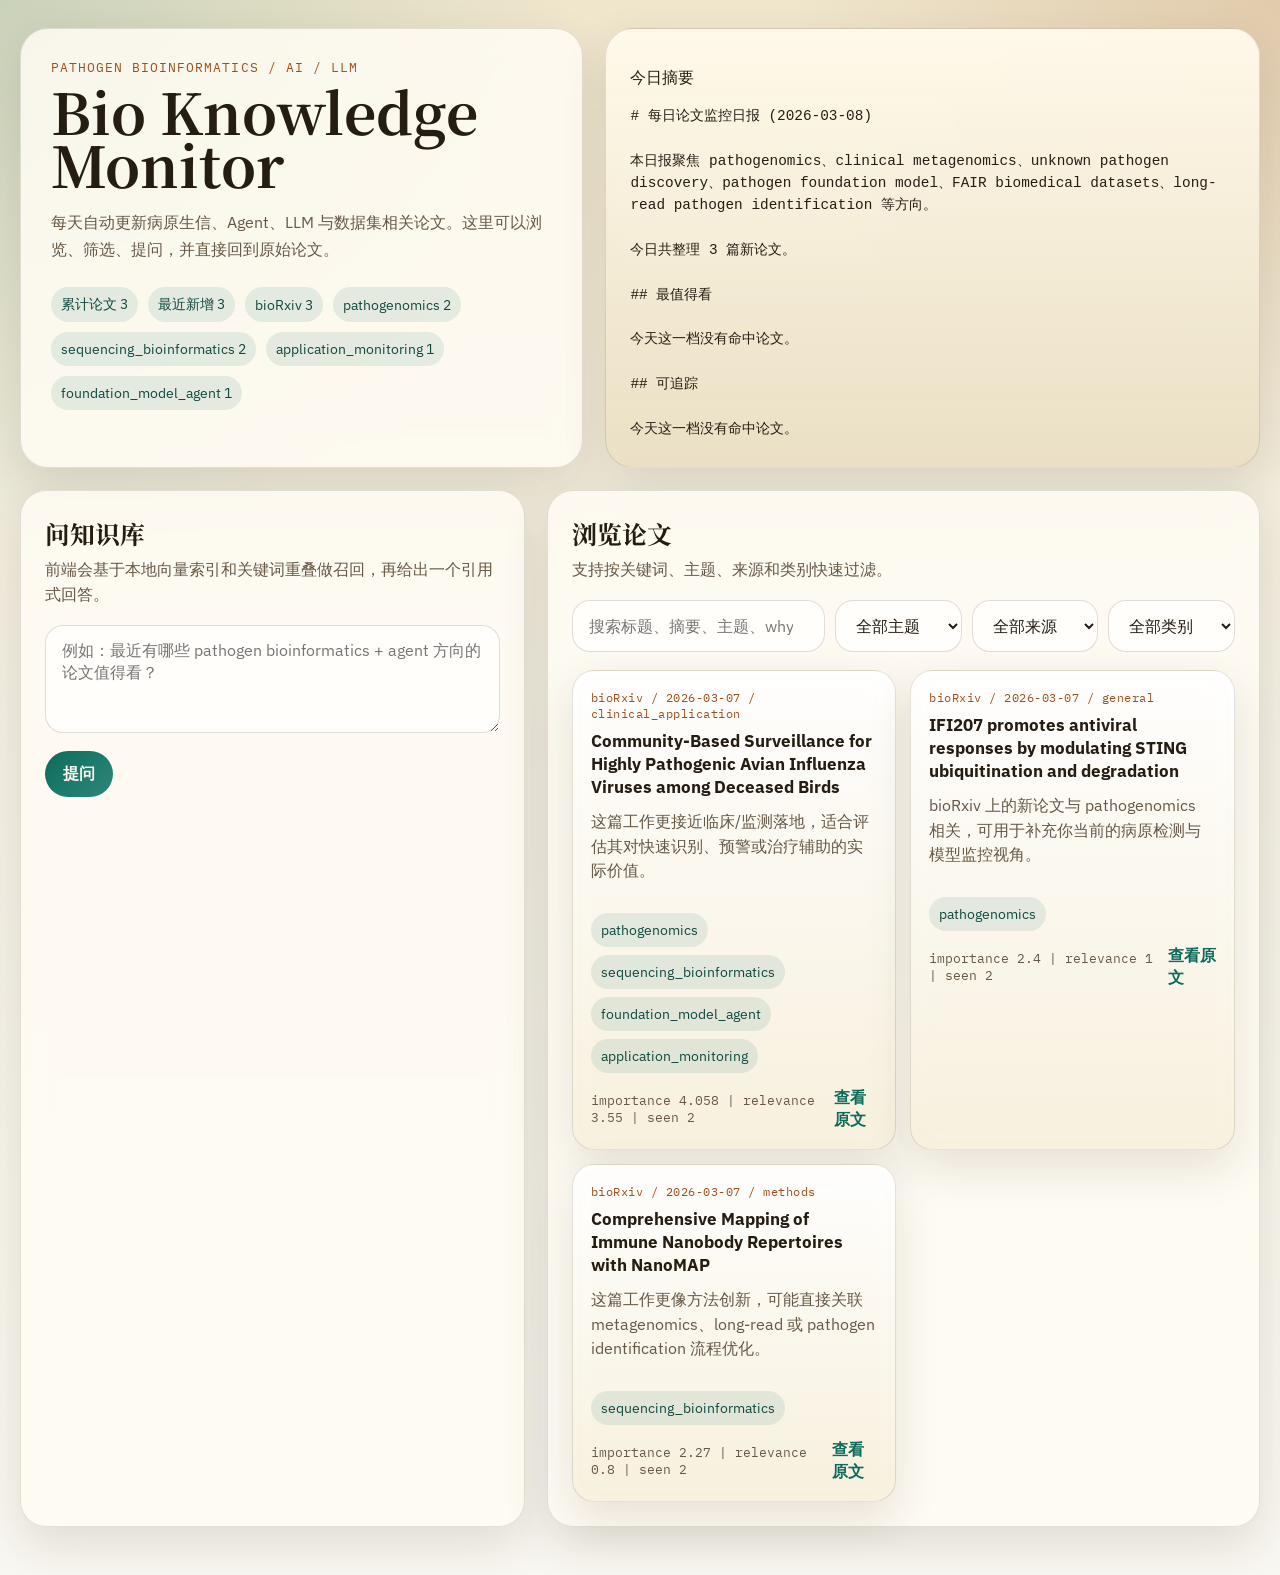
==== docs/index.html @ 9b648332 "Support docs-based GitHub Pages publishing" ====
<!doctype html>
<html lang="zh-CN">
  <head>
    <meta charset="utf-8">
    <meta name="viewport" content="width=device-width, initial-scale=1">
    <title>Bio Knowledge Monitor</title>
    <link rel="preconnect" href="https://fonts.googleapis.com">
    <link rel="preconnect" href="https://fonts.gstatic.com" crossorigin>
    <link href="https://fonts.googleapis.com/css2?family=IBM+Plex+Sans:wght@400;500;600;700&family=IBM+Plex+Mono:wght@400;500&family=Noto+Serif+SC:wght@500;700&display=swap" rel="stylesheet">
    <link rel="stylesheet" href="./styles.css">
  </head>
  <body>
    <div class="page-shell">
      <header class="hero">
        <div class="hero-copy">
          <p class="eyebrow">Pathogen Bioinformatics / AI / LLM</p>
          <h1>Bio Knowledge Monitor</h1>
          <p class="hero-text">
            每天自动更新病原生信、Agent、LLM 与数据集相关论文。这里可以浏览、筛选、提问，并直接回到原始论文。
          </p>
          <div class="hero-stats" id="hero-stats"></div>
        </div>
        <div class="hero-panel">
          <p class="panel-label">今日摘要</p>
          <pre id="digest-preview">加载中...</pre>
        </div>
      </header>

      <main class="layout">
        <section class="ask-card">
          <div class="section-head">
            <h2>问知识库</h2>
            <p>前端会基于本地向量索引和关键词重叠做召回，再给出一个引用式回答。</p>
          </div>
          <form id="ask-form" class="ask-form">
            <textarea id="question-input" rows="3" placeholder="例如：最近有哪些 pathogen bioinformatics + agent 方向的论文值得看？"></textarea>
            <div class="form-row">
              <button type="submit">提问</button>
              <span id="ask-status"></span>
            </div>
          </form>
          <div id="answer-card" class="answer-card hidden">
            <h3>回答</h3>
            <div id="answer-body"></div>
          </div>
        </section>

        <section class="browser-card">
          <div class="section-head">
            <h2>浏览论文</h2>
            <p>支持按关键词、主题、来源和类别快速过滤。</p>
          </div>
          <div class="toolbar">
            <input id="search-input" type="search" placeholder="搜索标题、摘要、主题、why it matters">
            <select id="topic-filter">
              <option value="">全部主题</option>
            </select>
            <select id="source-filter">
              <option value="">全部来源</option>
            </select>
            <select id="category-filter">
              <option value="">全部类别</option>
            </select>
          </div>
          <div class="paper-grid" id="paper-grid"></div>
        </section>
      </main>
    </div>

    <template id="paper-template">
      <article class="paper-card">
        <div class="paper-meta"></div>
        <h3 class="paper-title"></h3>
        <p class="paper-summary"></p>
        <div class="paper-tags"></div>
        <div class="paper-foot">
          <div class="paper-scores"></div>
          <a class="paper-link" target="_blank" rel="noreferrer">查看原文</a>
        </div>
      </article>
    </template>

    <script src="./app.js" type="module"></script>
  </body>
  </html>
---- docs/styles.css ----
:root {
  --bg: #f3efe3;
  --bg-strong: #e9dfc3;
  --panel: rgba(255, 252, 244, 0.86);
  --panel-strong: rgba(246, 239, 219, 0.96);
  --line: rgba(64, 51, 30, 0.14);
  --text: #261d12;
  --muted: #665746;
  --accent: #0e6b5c;
  --accent-soft: #a5d4c0;
  --signal: #a04e1a;
  --shadow: 0 18px 46px rgba(58, 41, 14, 0.12);
}

* {
  box-sizing: border-box;
}

body {
  margin: 0;
  color: var(--text);
  background:
    radial-gradient(circle at top left, rgba(14, 107, 92, 0.16), transparent 28%),
    radial-gradient(circle at top right, rgba(160, 78, 26, 0.18), transparent 24%),
    linear-gradient(180deg, #efe6cc 0%, var(--bg) 46%, #f9f7f1 100%);
  font-family: "IBM Plex Sans", sans-serif;
}

.page-shell {
  max-width: 1340px;
  margin: 0 auto;
  padding: 28px 20px 48px;
}

.hero {
  display: grid;
  grid-template-columns: 1.4fr 0.9fr;
  gap: 22px;
  align-items: stretch;
  margin-bottom: 22px;
}

.hero-copy,
.hero-panel,
.ask-card,
.browser-card,
.paper-card,
.answer-card {
  backdrop-filter: blur(14px);
  background: var(--panel);
  border: 1px solid var(--line);
  box-shadow: var(--shadow);
}

.hero-copy {
  border-radius: 28px;
  padding: 30px;
}

.hero-panel {
  border-radius: 28px;
  padding: 22px 24px;
  background: linear-gradient(180deg, rgba(255, 249, 234, 0.98), rgba(233, 223, 195, 0.94));
}

.eyebrow,
.panel-label,
.paper-meta,
.paper-scores,
#ask-status {
  font-family: "IBM Plex Mono", monospace;
}

.eyebrow {
  margin: 0 0 8px;
  color: var(--signal);
  letter-spacing: 0.08em;
  text-transform: uppercase;
  font-size: 0.8rem;
}

h1 {
  margin: 0;
  font-family: "Noto Serif SC", serif;
  font-size: clamp(2.3rem, 4.4vw, 4.6rem);
  line-height: 0.95;
}

.hero-text {
  max-width: 760px;
  margin: 18px 0 24px;
  color: var(--muted);
  font-size: 1.03rem;
  line-height: 1.65;
}

.hero-stats {
  display: flex;
  flex-wrap: wrap;
  gap: 10px;
}

.hero-stats span,
.paper-tags span {
  display: inline-flex;
  align-items: center;
  gap: 6px;
  padding: 8px 10px;
  border-radius: 999px;
  background: rgba(14, 107, 92, 0.1);
  color: #11493f;
  font-size: 0.85rem;
}

#digest-preview {
  margin: 0;
  white-space: pre-wrap;
  line-height: 1.55;
  font-size: 0.9rem;
  color: var(--text);
  max-height: 340px;
  overflow: auto;
}

.layout {
  display: grid;
  grid-template-columns: 0.92fr 1.3fr;
  gap: 22px;
}

.ask-card,
.browser-card {
  border-radius: 26px;
  padding: 24px;
}

.section-head h2 {
  margin: 0 0 6px;
  font-family: "Noto Serif SC", serif;
  font-size: 1.55rem;
}

.section-head p {
  margin: 0 0 18px;
  color: var(--muted);
  line-height: 1.55;
}

.ask-form textarea,
.toolbar input,
.toolbar select {
  width: 100%;
  border: 1px solid rgba(48, 39, 23, 0.15);
  border-radius: 18px;
  background: rgba(255, 255, 255, 0.7);
  color: var(--text);
  padding: 14px 16px;
  font: inherit;
}

.ask-form textarea {
  resize: vertical;
  min-height: 108px;
}

.form-row {
  display: flex;
  align-items: center;
  justify-content: space-between;
  margin-top: 14px;
}

button {
  border: 0;
  border-radius: 999px;
  background: linear-gradient(135deg, var(--accent) 0%, #2d8879 100%);
  color: #fff7ec;
  padding: 12px 18px;
  font: inherit;
  font-weight: 600;
  cursor: pointer;
}

.answer-card {
  margin-top: 18px;
  border-radius: 22px;
  padding: 18px 20px;
  background: var(--panel-strong);
}

.hidden {
  display: none;
}

.answer-card h3 {
  margin: 0 0 12px;
  font-size: 1rem;
}

.answer-card p {
  margin: 0 0 10px;
  line-height: 1.65;
}

.answer-card ul {
  margin: 0;
  padding-left: 20px;
}

.toolbar {
  display: grid;
  grid-template-columns: 2fr 1fr 1fr 1fr;
  gap: 10px;
  margin-bottom: 18px;
}

.paper-grid {
  display: grid;
  grid-template-columns: repeat(2, minmax(0, 1fr));
  gap: 14px;
}

.paper-card {
  border-radius: 22px;
  padding: 18px;
  background: linear-gradient(180deg, rgba(255, 255, 255, 0.88), rgba(246, 239, 219, 0.88));
}

.paper-meta {
  color: var(--signal);
  font-size: 0.78rem;
  letter-spacing: 0.04em;
}

.paper-title {
  margin: 8px 0 10px;
  font-size: 1.08rem;
  line-height: 1.35;
}

.paper-summary {
  margin: 0 0 12px;
  color: var(--muted);
  line-height: 1.55;
  min-height: 92px;
}

.paper-tags {
  display: flex;
  flex-wrap: wrap;
  gap: 8px;
  margin-bottom: 14px;
}

.paper-foot {
  display: flex;
  align-items: center;
  justify-content: space-between;
  gap: 14px;
}

.paper-scores {
  color: var(--muted);
  font-size: 0.8rem;
}

.paper-link {
  color: var(--accent);
  text-decoration: none;
  font-weight: 600;
}

@media (max-width: 1080px) {
  .hero,
  .layout {
    grid-template-columns: 1fr;
  }

  .toolbar,
  .paper-grid {
    grid-template-columns: 1fr;
  }
}
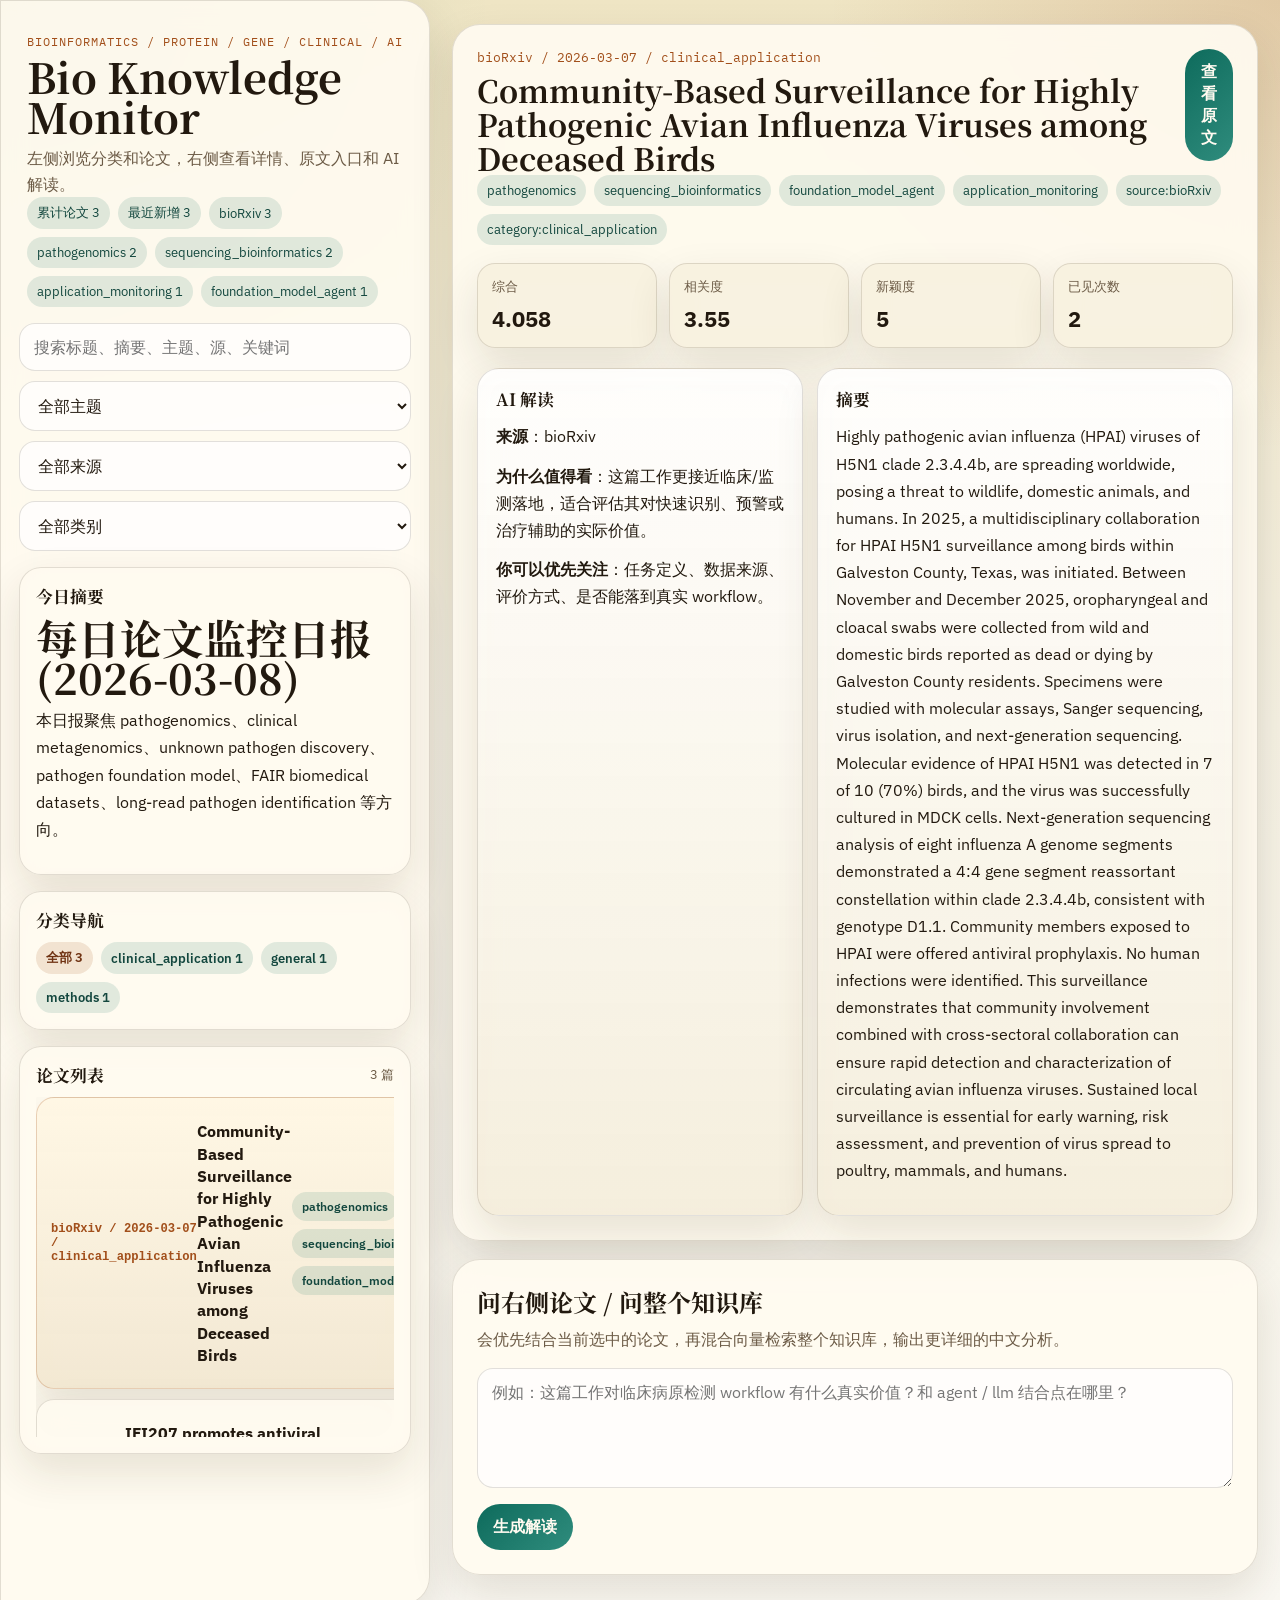
==== commit 843366d7: "Improve frontend layout and broaden research topics" ====
--- a/docs/index.html
+++ b/docs/index.html
@@ -10,74 +10,123 @@
     <link rel="stylesheet" href="./styles.css">
   </head>
   <body>
-    <div class="page-shell">
-      <header class="hero">
-        <div class="hero-copy">
-          <p class="eyebrow">Pathogen Bioinformatics / AI / LLM</p>
+    <div class="app-shell">
+      <aside class="sidebar">
+        <div class="sidebar-top">
+          <p class="eyebrow">Bioinformatics / Protein / Gene / Clinical / AI</p>
           <h1>Bio Knowledge Monitor</h1>
-          <p class="hero-text">
-            每天自动更新病原生信、Agent、LLM 与数据集相关论文。这里可以浏览、筛选、提问，并直接回到原始论文。
-          </p>
+          <p class="sidebar-copy">左侧浏览分类和论文，右侧查看详情、原文入口和 AI 解读。</p>
           <div class="hero-stats" id="hero-stats"></div>
         </div>
-        <div class="hero-panel">
-          <p class="panel-label">今日摘要</p>
-          <pre id="digest-preview">加载中...</pre>
+
+        <div class="sidebar-controls">
+          <input id="search-input" type="search" placeholder="搜索标题、摘要、主题、源、关键词">
+          <select id="topic-filter">
+            <option value="">全部主题</option>
+          </select>
+          <select id="source-filter">
+            <option value="">全部来源</option>
+          </select>
+          <select id="category-filter">
+            <option value="">全部类别</option>
+          </select>
         </div>
-      </header>
 
-      <main class="layout">
-        <section class="ask-card">
-          <div class="section-head">
-            <h2>问知识库</h2>
-            <p>前端会基于本地向量索引和关键词重叠做召回，再给出一个引用式回答。</p>
+        <section class="digest-card">
+          <div class="section-minihead">
+            <h2>今日摘要</h2>
+          </div>
+          <div id="digest-preview" class="markdown-body">加载中...</div>
+        </section>
+
+        <section class="group-card">
+          <div class="section-minihead">
+            <h2>分类导航</h2>
+          </div>
+          <div id="group-list" class="group-list"></div>
+        </section>
+
+        <section class="paper-list-card">
+          <div class="section-minihead">
+            <h2>论文列表</h2>
+            <span id="paper-count"></span>
+          </div>
+          <div id="paper-list" class="paper-list"></div>
+        </section>
+      </aside>
+
+      <main class="detail-pane">
+        <section class="detail-card">
+          <div class="detail-head">
+            <div>
+              <p id="detail-meta" class="detail-meta"></p>
+              <h2 id="detail-title">请选择左侧论文</h2>
+            </div>
+            <div class="detail-actions">
+              <a id="detail-link" class="primary-link" href="#" target="_blank" rel="noreferrer">查看原文</a>
+            </div>
+          </div>
+
+          <div id="detail-tags" class="detail-tags"></div>
+
+          <div class="detail-grid">
+            <div class="metric-card">
+              <span>综合</span>
+              <strong id="detail-importance">-</strong>
+            </div>
+            <div class="metric-card">
+              <span>相关度</span>
+              <strong id="detail-relevance">-</strong>
+            </div>
+            <div class="metric-card">
+              <span>新颖度</span>
+              <strong id="detail-novelty">-</strong>
+            </div>
+            <div class="metric-card">
+              <span>已见次数</span>
+              <strong id="detail-times-seen">-</strong>
+            </div>
+          </div>
+
+          <div class="info-blocks">
+            <section class="info-card">
+              <h3>AI 解读</h3>
+              <div id="detail-why" class="markdown-body"></div>
+            </section>
+            <section class="info-card">
+              <h3>摘要</h3>
+              <div id="detail-abstract" class="markdown-body"></div>
+            </section>
+          </div>
+        </section>
+
+        <section class="chat-card">
+          <div class="chat-head">
+            <div>
+              <h2>问右侧论文 / 问整个知识库</h2>
+              <p>会优先结合当前选中的论文，再混合向量检索整个知识库，输出更详细的中文分析。</p>
+            </div>
           </div>
           <form id="ask-form" class="ask-form">
-            <textarea id="question-input" rows="3" placeholder="例如：最近有哪些 pathogen bioinformatics + agent 方向的论文值得看？"></textarea>
+            <textarea id="question-input" rows="4" placeholder="例如：这篇工作对临床病原检测 workflow 有什么真实价值？和 agent / llm 结合点在哪里？"></textarea>
             <div class="form-row">
-              <button type="submit">提问</button>
+              <button type="submit">生成解读</button>
               <span id="ask-status"></span>
             </div>
           </form>
           <div id="answer-card" class="answer-card hidden">
-            <h3>回答</h3>
-            <div id="answer-body"></div>
+            <div id="answer-body" class="markdown-body"></div>
           </div>
-        </section>
-
-        <section class="browser-card">
-          <div class="section-head">
-            <h2>浏览论文</h2>
-            <p>支持按关键词、主题、来源和类别快速过滤。</p>
-          </div>
-          <div class="toolbar">
-            <input id="search-input" type="search" placeholder="搜索标题、摘要、主题、why it matters">
-            <select id="topic-filter">
-              <option value="">全部主题</option>
-            </select>
-            <select id="source-filter">
-              <option value="">全部来源</option>
-            </select>
-            <select id="category-filter">
-              <option value="">全部类别</option>
-            </select>
-          </div>
-          <div class="paper-grid" id="paper-grid"></div>
         </section>
       </main>
     </div>
 
-    <template id="paper-template">
-      <article class="paper-card">
-        <div class="paper-meta"></div>
-        <h3 class="paper-title"></h3>
-        <p class="paper-summary"></p>
-        <div class="paper-tags"></div>
-        <div class="paper-foot">
-          <div class="paper-scores"></div>
-          <a class="paper-link" target="_blank" rel="noreferrer">查看原文</a>
-        </div>
-      </article>
+    <template id="paper-item-template">
+      <button class="paper-item" type="button">
+        <span class="paper-item-meta"></span>
+        <strong class="paper-item-title"></strong>
+        <span class="paper-item-tags"></span>
+      </button>
     </template>
 
     <script src="./app.js" type="module"></script>
--- a/docs/styles.css
+++ b/docs/styles.css
@@ -1,283 +1,394 @@
 :root {
-  --bg: #f3efe3;
-  --bg-strong: #e9dfc3;
-  --panel: rgba(255, 252, 244, 0.86);
-  --panel-strong: rgba(246, 239, 219, 0.96);
-  --line: rgba(64, 51, 30, 0.14);
-  --text: #261d12;
-  --muted: #665746;
+  --bg: #efe8d2;
+  --panel: rgba(255, 251, 240, 0.92);
+  --panel-2: rgba(248, 242, 224, 0.95);
+  --line: rgba(52, 40, 23, 0.14);
+  --text: #22190f;
+  --muted: #6c5b46;
   --accent: #0e6b5c;
-  --accent-soft: #a5d4c0;
-  --signal: #a04e1a;
-  --shadow: 0 18px 46px rgba(58, 41, 14, 0.12);
+  --accent-2: #a24f1b;
+  --chip: rgba(14, 107, 92, 0.12);
+  --chip-active: rgba(162, 79, 27, 0.14);
+  --shadow: 0 18px 44px rgba(57, 40, 11, 0.12);
 }
 
 * {
   box-sizing: border-box;
 }
 
+html,
 body {
   margin: 0;
+  min-height: 100%;
+}
+
+body {
   color: var(--text);
   background:
-    radial-gradient(circle at top left, rgba(14, 107, 92, 0.16), transparent 28%),
-    radial-gradient(circle at top right, rgba(160, 78, 26, 0.18), transparent 24%),
-    linear-gradient(180deg, #efe6cc 0%, var(--bg) 46%, #f9f7f1 100%);
+    radial-gradient(circle at 0% 0%, rgba(14, 107, 92, 0.14), transparent 24%),
+    radial-gradient(circle at 100% 0%, rgba(162, 79, 27, 0.18), transparent 22%),
+    linear-gradient(180deg, #efe5c4 0%, #f5f1e3 45%, #faf8f2 100%);
   font-family: "IBM Plex Sans", sans-serif;
 }
 
-.page-shell {
-  max-width: 1340px;
-  margin: 0 auto;
-  padding: 28px 20px 48px;
-}
-
-.hero {
-  display: grid;
-  grid-template-columns: 1.4fr 0.9fr;
-  gap: 22px;
-  align-items: stretch;
-  margin-bottom: 22px;
-}
-
-.hero-copy,
-.hero-panel,
-.ask-card,
-.browser-card,
-.paper-card,
-.answer-card {
+.app-shell {
+  display: grid;
+  grid-template-columns: 430px minmax(0, 1fr);
+  min-height: 100vh;
+}
+
+.sidebar,
+.detail-card,
+.chat-card,
+.paper-item,
+.metric-card,
+.info-card,
+.digest-card,
+.group-card,
+.paper-list-card {
+  border: 1px solid var(--line);
+  background: var(--panel);
+  box-shadow: var(--shadow);
   backdrop-filter: blur(14px);
-  background: var(--panel);
-  border: 1px solid var(--line);
-  box-shadow: var(--shadow);
-}
-
-.hero-copy {
-  border-radius: 28px;
-  padding: 30px;
-}
-
-.hero-panel {
-  border-radius: 28px;
-  padding: 22px 24px;
-  background: linear-gradient(180deg, rgba(255, 249, 234, 0.98), rgba(233, 223, 195, 0.94));
+}
+
+.sidebar {
+  padding: 22px 18px 24px;
+  border-radius: 0 28px 28px 0;
+  display: flex;
+  flex-direction: column;
+  gap: 16px;
+}
+
+.sidebar-top {
+  padding: 10px 8px 0;
 }
 
 .eyebrow,
-.panel-label,
-.paper-meta,
-.paper-scores,
+.detail-meta,
+.paper-item-meta,
 #ask-status {
   font-family: "IBM Plex Mono", monospace;
 }
 
 .eyebrow {
   margin: 0 0 8px;
-  color: var(--signal);
+  color: var(--accent-2);
+  text-transform: uppercase;
   letter-spacing: 0.08em;
-  text-transform: uppercase;
-  font-size: 0.8rem;
+  font-size: 0.78rem;
 }
 
 h1 {
+  margin: 0 0 10px;
+  font-family: "Noto Serif SC", serif;
+  font-size: 2.6rem;
+  line-height: 0.95;
+}
+
+.sidebar-copy {
+  margin: 0;
+  color: var(--muted);
+  line-height: 1.6;
+}
+
+.hero-stats,
+.detail-tags,
+.paper-item-tags {
+  display: flex;
+  flex-wrap: wrap;
+  gap: 8px;
+}
+
+.hero-stats span,
+.detail-tags span,
+.paper-item-tags span,
+.group-pill {
+  display: inline-flex;
+  align-items: center;
+  padding: 7px 10px;
+  border-radius: 999px;
+  background: var(--chip);
+  color: #13473e;
+  font-size: 0.82rem;
+}
+
+.sidebar-controls {
+  display: grid;
+  gap: 10px;
+}
+
+input,
+select,
+textarea {
+  width: 100%;
+  border: 1px solid rgba(52, 40, 23, 0.14);
+  border-radius: 16px;
+  padding: 13px 14px;
+  font: inherit;
+  color: var(--text);
+  background: rgba(255, 255, 255, 0.72);
+}
+
+.digest-card,
+.group-card,
+.paper-list-card {
+  border-radius: 22px;
+  padding: 16px;
+}
+
+.section-minihead {
+  display: flex;
+  align-items: center;
+  justify-content: space-between;
+  gap: 12px;
+  margin-bottom: 10px;
+}
+
+.section-minihead h2,
+.chat-head h2,
+.info-card h3 {
   margin: 0;
   font-family: "Noto Serif SC", serif;
-  font-size: clamp(2.3rem, 4.4vw, 4.6rem);
-  line-height: 0.95;
-}
-
-.hero-text {
-  max-width: 760px;
-  margin: 18px 0 24px;
-  color: var(--muted);
-  font-size: 1.03rem;
-  line-height: 1.65;
-}
-
-.hero-stats {
+}
+
+.section-minihead h2 {
+  font-size: 1.05rem;
+}
+
+#paper-count {
+  color: var(--muted);
+  font-size: 0.82rem;
+}
+
+.markdown-body {
+  color: var(--text);
+  line-height: 1.7;
+}
+
+.markdown-body p,
+.markdown-body ul,
+.markdown-body ol,
+.markdown-body blockquote {
+  margin: 0 0 12px;
+}
+
+.markdown-body ul,
+.markdown-body ol {
+  padding-left: 20px;
+}
+
+.markdown-body code {
+  padding: 2px 6px;
+  border-radius: 8px;
+  background: rgba(14, 107, 92, 0.08);
+  font-family: "IBM Plex Mono", monospace;
+  font-size: 0.92em;
+}
+
+.markdown-body blockquote {
+  padding-left: 14px;
+  border-left: 3px solid rgba(162, 79, 27, 0.35);
+  color: var(--muted);
+}
+
+#digest-preview {
+  max-height: 240px;
+  overflow: auto;
+}
+
+.group-list {
   display: flex;
   flex-wrap: wrap;
+  gap: 8px;
+}
+
+.group-pill {
+  border: 0;
+  cursor: pointer;
+  background: var(--chip);
+}
+
+.group-pill.active {
+  background: var(--chip-active);
+  color: #6f3212;
+}
+
+.paper-list {
+  display: grid;
   gap: 10px;
-}
-
-.hero-stats span,
-.paper-tags span {
+  max-height: calc(100vh - 560px);
+  overflow: auto;
+}
+
+.paper-item {
+  width: 100%;
+  text-align: left;
+  border-radius: 18px;
+  padding: 14px;
+  cursor: pointer;
+}
+
+.paper-item.active {
+  border-color: rgba(162, 79, 27, 0.24);
+  background: linear-gradient(180deg, rgba(255, 247, 228, 0.98), rgba(242, 231, 209, 0.95));
+}
+
+.paper-item-meta {
+  color: var(--accent-2);
+  font-size: 0.76rem;
+}
+
+.paper-item-title {
+  display: block;
+  margin: 8px 0;
+  color: var(--text);
+  line-height: 1.4;
+}
+
+.paper-item-tags span {
+  font-size: 0.76rem;
+}
+
+.detail-pane {
+  padding: 24px 22px 30px;
+  display: grid;
+  gap: 18px;
+}
+
+.detail-card,
+.chat-card {
+  border-radius: 28px;
+  padding: 24px;
+}
+
+.detail-head {
+  display: flex;
+  align-items: flex-start;
+  justify-content: space-between;
+  gap: 16px;
+}
+
+.detail-meta {
+  margin: 0 0 8px;
+  color: var(--accent-2);
+  font-size: 0.8rem;
+}
+
+#detail-title {
+  margin: 0;
+  font-family: "Noto Serif SC", serif;
+  font-size: clamp(1.6rem, 2.4vw, 2.5rem);
+  line-height: 1.1;
+}
+
+.primary-link,
+button {
   display: inline-flex;
   align-items: center;
-  gap: 6px;
-  padding: 8px 10px;
+  justify-content: center;
+  border: 0;
   border-radius: 999px;
-  background: rgba(14, 107, 92, 0.1);
-  color: #11493f;
-  font-size: 0.85rem;
-}
-
-#digest-preview {
-  margin: 0;
-  white-space: pre-wrap;
-  line-height: 1.55;
-  font-size: 0.9rem;
-  color: var(--text);
-  max-height: 340px;
-  overflow: auto;
-}
-
-.layout {
-  display: grid;
-  grid-template-columns: 0.92fr 1.3fr;
-  gap: 22px;
-}
-
-.ask-card,
-.browser-card {
-  border-radius: 26px;
-  padding: 24px;
-}
-
-.section-head h2 {
-  margin: 0 0 6px;
-  font-family: "Noto Serif SC", serif;
-  font-size: 1.55rem;
-}
-
-.section-head p {
-  margin: 0 0 18px;
-  color: var(--muted);
-  line-height: 1.55;
-}
-
-.ask-form textarea,
-.toolbar input,
-.toolbar select {
-  width: 100%;
-  border: 1px solid rgba(48, 39, 23, 0.15);
+  padding: 12px 16px;
+  background: linear-gradient(135deg, var(--accent) 0%, #2f8c7d 100%);
+  color: #fffaf0;
+  font: inherit;
+  font-weight: 600;
+  text-decoration: none;
+  cursor: pointer;
+}
+
+.detail-grid {
+  display: grid;
+  grid-template-columns: repeat(4, minmax(0, 1fr));
+  gap: 12px;
+  margin: 18px 0 20px;
+}
+
+.metric-card {
   border-radius: 18px;
-  background: rgba(255, 255, 255, 0.7);
-  color: var(--text);
-  padding: 14px 16px;
-  font: inherit;
-}
-
-.ask-form textarea {
+  padding: 14px;
+  background: var(--panel-2);
+}
+
+.metric-card span {
+  display: block;
+  color: var(--muted);
+  font-size: 0.8rem;
+}
+
+.metric-card strong {
+  display: block;
+  margin-top: 8px;
+  font-size: 1.4rem;
+}
+
+.info-blocks {
+  display: grid;
+  grid-template-columns: 0.88fr 1.12fr;
+  gap: 14px;
+}
+
+.info-card {
+  border-radius: 22px;
+  padding: 18px;
+  background: linear-gradient(180deg, rgba(255, 255, 255, 0.82), rgba(244, 237, 219, 0.92));
+}
+
+.info-card h3 {
+  margin-bottom: 12px;
+  font-size: 1.05rem;
+}
+
+.chat-head p {
+  margin: 8px 0 0;
+  color: var(--muted);
+  line-height: 1.6;
+}
+
+.ask-form {
+  margin-top: 16px;
+}
+
+textarea {
+  min-height: 120px;
   resize: vertical;
-  min-height: 108px;
 }
 
 .form-row {
+  margin-top: 12px;
   display: flex;
   align-items: center;
   justify-content: space-between;
-  margin-top: 14px;
-}
-
-button {
-  border: 0;
-  border-radius: 999px;
-  background: linear-gradient(135deg, var(--accent) 0%, #2d8879 100%);
-  color: #fff7ec;
-  padding: 12px 18px;
-  font: inherit;
-  font-weight: 600;
-  cursor: pointer;
+  gap: 12px;
 }
 
 .answer-card {
-  margin-top: 18px;
+  margin-top: 16px;
+  padding: 18px 18px 6px;
   border-radius: 22px;
-  padding: 18px 20px;
-  background: var(--panel-strong);
+  background: var(--panel-2);
 }
 
 .hidden {
   display: none;
 }
 
-.answer-card h3 {
-  margin: 0 0 12px;
-  font-size: 1rem;
-}
-
-.answer-card p {
-  margin: 0 0 10px;
-  line-height: 1.65;
-}
-
-.answer-card ul {
-  margin: 0;
-  padding-left: 20px;
-}
-
-.toolbar {
-  display: grid;
-  grid-template-columns: 2fr 1fr 1fr 1fr;
-  gap: 10px;
-  margin-bottom: 18px;
-}
-
-.paper-grid {
-  display: grid;
-  grid-template-columns: repeat(2, minmax(0, 1fr));
-  gap: 14px;
-}
-
-.paper-card {
-  border-radius: 22px;
-  padding: 18px;
-  background: linear-gradient(180deg, rgba(255, 255, 255, 0.88), rgba(246, 239, 219, 0.88));
-}
-
-.paper-meta {
-  color: var(--signal);
-  font-size: 0.78rem;
-  letter-spacing: 0.04em;
-}
-
-.paper-title {
-  margin: 8px 0 10px;
-  font-size: 1.08rem;
-  line-height: 1.35;
-}
-
-.paper-summary {
-  margin: 0 0 12px;
-  color: var(--muted);
-  line-height: 1.55;
-  min-height: 92px;
-}
-
-.paper-tags {
-  display: flex;
-  flex-wrap: wrap;
-  gap: 8px;
-  margin-bottom: 14px;
-}
-
-.paper-foot {
-  display: flex;
-  align-items: center;
-  justify-content: space-between;
-  gap: 14px;
-}
-
-.paper-scores {
-  color: var(--muted);
-  font-size: 0.8rem;
-}
-
-.paper-link {
-  color: var(--accent);
-  text-decoration: none;
-  font-weight: 600;
-}
-
-@media (max-width: 1080px) {
-  .hero,
-  .layout {
+@media (max-width: 1180px) {
+  .app-shell {
     grid-template-columns: 1fr;
   }
 
-  .toolbar,
-  .paper-grid {
+  .sidebar {
+    border-radius: 0 0 28px 28px;
+  }
+
+  .paper-list {
+    max-height: 320px;
+  }
+
+  .detail-grid,
+  .info-blocks {
     grid-template-columns: 1fr;
   }
 }
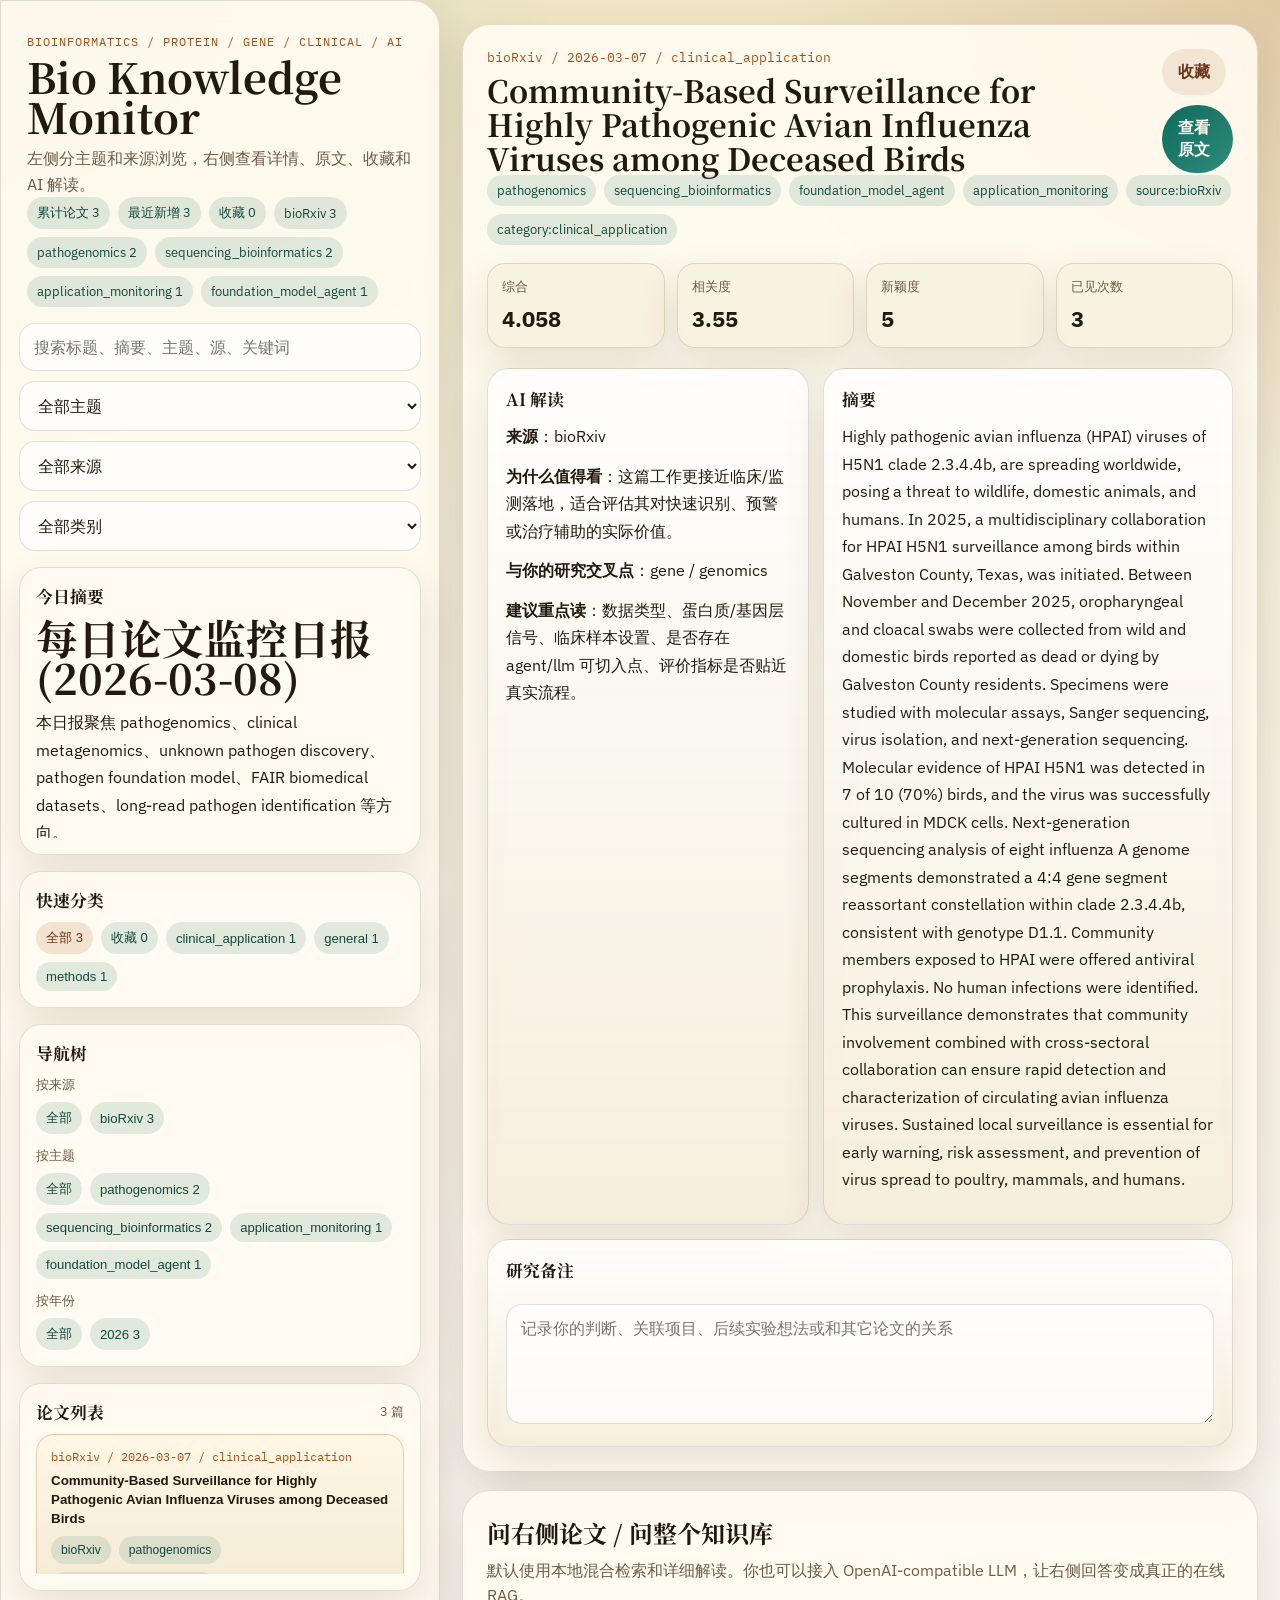
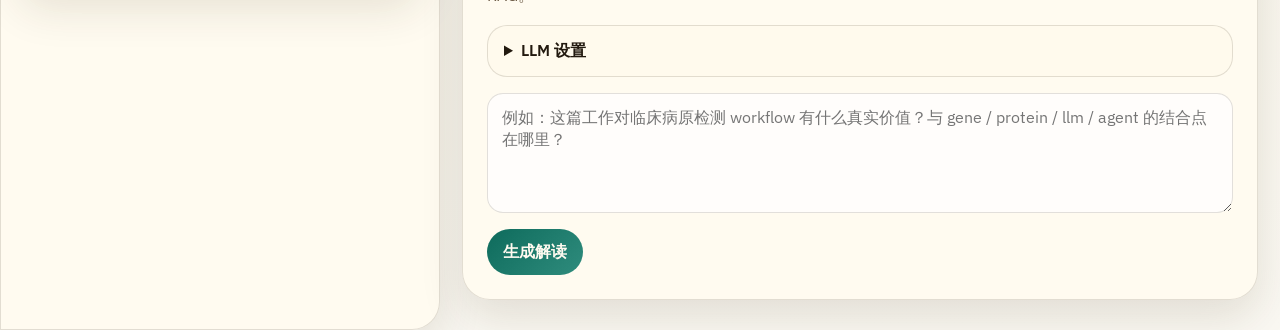
==== commit a2e0e8ea: "Add tree navigation and optional remote LLM chat" ====
--- a/docs/index.html
+++ b/docs/index.html
@@ -15,7 +15,7 @@
         <div class="sidebar-top">
           <p class="eyebrow">Bioinformatics / Protein / Gene / Clinical / AI</p>
           <h1>Bio Knowledge Monitor</h1>
-          <p class="sidebar-copy">左侧浏览分类和论文，右侧查看详情、原文入口和 AI 解读。</p>
+          <p class="sidebar-copy">左侧分主题和来源浏览，右侧查看详情、原文、收藏和 AI 解读。</p>
           <div class="hero-stats" id="hero-stats"></div>
         </div>
 
@@ -41,9 +41,27 @@
 
         <section class="group-card">
           <div class="section-minihead">
-            <h2>分类导航</h2>
+            <h2>快速分类</h2>
           </div>
           <div id="group-list" class="group-list"></div>
+        </section>
+
+        <section class="tree-card">
+          <div class="section-minihead">
+            <h2>导航树</h2>
+          </div>
+          <div class="tree-block">
+            <div class="tree-title">按来源</div>
+            <div id="tree-source" class="tree-list"></div>
+          </div>
+          <div class="tree-block">
+            <div class="tree-title">按主题</div>
+            <div id="tree-topic" class="tree-list"></div>
+          </div>
+          <div class="tree-block">
+            <div class="tree-title">按年份</div>
+            <div id="tree-year" class="tree-list"></div>
+          </div>
         </section>
 
         <section class="paper-list-card">
@@ -63,6 +81,7 @@
               <h2 id="detail-title">请选择左侧论文</h2>
             </div>
             <div class="detail-actions">
+              <button id="favorite-toggle" class="secondary-button" type="button">收藏</button>
               <a id="detail-link" class="primary-link" href="#" target="_blank" rel="noreferrer">查看原文</a>
             </div>
           </div>
@@ -98,17 +117,51 @@
               <div id="detail-abstract" class="markdown-body"></div>
             </section>
           </div>
+
+          <section class="notes-card">
+            <div class="section-minihead">
+              <h3>研究备注</h3>
+              <span id="notes-status"></span>
+            </div>
+            <textarea id="notes-input" rows="4" placeholder="记录你的判断、关联项目、后续实验想法或和其它论文的关系"></textarea>
+          </section>
         </section>
 
         <section class="chat-card">
           <div class="chat-head">
             <div>
               <h2>问右侧论文 / 问整个知识库</h2>
-              <p>会优先结合当前选中的论文，再混合向量检索整个知识库，输出更详细的中文分析。</p>
+              <p>默认使用本地混合检索和详细解读。你也可以接入 OpenAI-compatible LLM，让右侧回答变成真正的在线 RAG。</p>
             </div>
           </div>
+
+          <details class="llm-settings">
+            <summary>LLM 设置</summary>
+            <div class="llm-grid">
+              <label>
+                <span>模式</span>
+                <select id="llm-mode">
+                  <option value="local">本地解读</option>
+                  <option value="remote">外接 LLM</option>
+                </select>
+              </label>
+              <label>
+                <span>Base URL</span>
+                <input id="llm-base-url" type="text" placeholder="https://api.openai.com/v1">
+              </label>
+              <label>
+                <span>Model</span>
+                <input id="llm-model" type="text" placeholder="gpt-4.1-mini">
+              </label>
+              <label>
+                <span>API Key</span>
+                <input id="llm-api-key" type="password" placeholder="只保存在当前浏览器">
+              </label>
+            </div>
+          </details>
+
           <form id="ask-form" class="ask-form">
-            <textarea id="question-input" rows="4" placeholder="例如：这篇工作对临床病原检测 workflow 有什么真实价值？和 agent / llm 结合点在哪里？"></textarea>
+            <textarea id="question-input" rows="4" placeholder="例如：这篇工作对临床病原检测 workflow 有什么真实价值？与 gene / protein / llm / agent 的结合点在哪里？"></textarea>
             <div class="form-row">
               <button type="submit">生成解读</button>
               <span id="ask-status"></span>
--- a/docs/styles.css
+++ b/docs/styles.css
@@ -12,15 +12,8 @@
   --shadow: 0 18px 44px rgba(57, 40, 11, 0.12);
 }
 
-* {
-  box-sizing: border-box;
-}
-
-html,
-body {
-  margin: 0;
-  min-height: 100%;
-}
+* { box-sizing: border-box; }
+html, body { margin: 0; min-height: 100%; }
 
 body {
   color: var(--text);
@@ -33,19 +26,11 @@
 
 .app-shell {
   display: grid;
-  grid-template-columns: 430px minmax(0, 1fr);
+  grid-template-columns: 440px minmax(0, 1fr);
   min-height: 100vh;
 }
 
-.sidebar,
-.detail-card,
-.chat-card,
-.paper-item,
-.metric-card,
-.info-card,
-.digest-card,
-.group-card,
-.paper-list-card {
+.sidebar, .detail-card, .chat-card, .paper-item, .metric-card, .info-card, .digest-card, .group-card, .paper-list-card, .tree-card, .notes-card {
   border: 1px solid var(--line);
   background: var(--panel);
   box-shadow: var(--shadow);
@@ -60,16 +45,8 @@
   gap: 16px;
 }
 
-.sidebar-top {
-  padding: 10px 8px 0;
-}
-
-.eyebrow,
-.detail-meta,
-.paper-item-meta,
-#ask-status {
-  font-family: "IBM Plex Mono", monospace;
-}
+.sidebar-top { padding: 10px 8px 0; }
+.eyebrow, .detail-meta, .paper-item-meta, #ask-status, #notes-status { font-family: "IBM Plex Mono", monospace; }
 
 .eyebrow {
   margin: 0 0 8px;
@@ -86,24 +63,10 @@
   line-height: 0.95;
 }
 
-.sidebar-copy {
-  margin: 0;
-  color: var(--muted);
-  line-height: 1.6;
-}
-
-.hero-stats,
-.detail-tags,
-.paper-item-tags {
-  display: flex;
-  flex-wrap: wrap;
-  gap: 8px;
-}
-
-.hero-stats span,
-.detail-tags span,
-.paper-item-tags span,
-.group-pill {
+.sidebar-copy { margin: 0; color: var(--muted); line-height: 1.6; }
+.hero-stats, .detail-tags, .paper-item-tags, .group-list { display: flex; flex-wrap: wrap; gap: 8px; }
+
+.hero-stats span, .detail-tags span, .paper-item-tags span, .group-pill, .tree-item {
   display: inline-flex;
   align-items: center;
   padding: 7px 10px;
@@ -113,14 +76,9 @@
   font-size: 0.82rem;
 }
 
-.sidebar-controls {
-  display: grid;
-  gap: 10px;
-}
-
-input,
-select,
-textarea {
+.sidebar-controls { display: grid; gap: 10px; }
+
+input, select, textarea {
   width: 100%;
   border: 1px solid rgba(52, 40, 23, 0.14);
   border-radius: 16px;
@@ -130,54 +88,15 @@
   background: rgba(255, 255, 255, 0.72);
 }
 
-.digest-card,
-.group-card,
-.paper-list-card {
-  border-radius: 22px;
-  padding: 16px;
-}
-
-.section-minihead {
-  display: flex;
-  align-items: center;
-  justify-content: space-between;
-  gap: 12px;
-  margin-bottom: 10px;
-}
-
-.section-minihead h2,
-.chat-head h2,
-.info-card h3 {
-  margin: 0;
-  font-family: "Noto Serif SC", serif;
-}
-
-.section-minihead h2 {
-  font-size: 1.05rem;
-}
-
-#paper-count {
-  color: var(--muted);
-  font-size: 0.82rem;
-}
-
-.markdown-body {
-  color: var(--text);
-  line-height: 1.7;
-}
-
-.markdown-body p,
-.markdown-body ul,
-.markdown-body ol,
-.markdown-body blockquote {
-  margin: 0 0 12px;
-}
-
-.markdown-body ul,
-.markdown-body ol {
-  padding-left: 20px;
-}
-
+.digest-card, .group-card, .paper-list-card, .tree-card { border-radius: 22px; padding: 16px; }
+.section-minihead { display: flex; align-items: center; justify-content: space-between; gap: 12px; margin-bottom: 10px; }
+.section-minihead h2, .chat-head h2, .info-card h3, .notes-card h3 { margin: 0; font-family: "Noto Serif SC", serif; }
+.section-minihead h2 { font-size: 1.05rem; }
+#paper-count, #notes-status { color: var(--muted); font-size: 0.82rem; }
+
+.markdown-body { color: var(--text); line-height: 1.72; }
+.markdown-body p, .markdown-body ul, .markdown-body ol, .markdown-body blockquote, .markdown-body h1, .markdown-body h2, .markdown-body h3 { margin: 0 0 12px; }
+.markdown-body ul, .markdown-body ol { padding-left: 20px; }
 .markdown-body code {
   padding: 2px 6px;
   border-radius: 8px;
@@ -185,39 +104,33 @@
   font-family: "IBM Plex Mono", monospace;
   font-size: 0.92em;
 }
-
 .markdown-body blockquote {
   padding-left: 14px;
   border-left: 3px solid rgba(162, 79, 27, 0.35);
   color: var(--muted);
 }
-
-#digest-preview {
-  max-height: 240px;
-  overflow: auto;
-}
-
-.group-list {
-  display: flex;
-  flex-wrap: wrap;
-  gap: 8px;
-}
-
-.group-pill {
+.markdown-body a { color: var(--accent); text-decoration: none; }
+
+#digest-preview { max-height: 220px; overflow: auto; }
+
+.group-pill, .tree-item, .paper-item, button {
   border: 0;
   cursor: pointer;
-  background: var(--chip);
-}
-
-.group-pill.active {
+}
+
+.group-pill.active, .tree-item.active {
   background: var(--chip-active);
   color: #6f3212;
 }
 
+.tree-block + .tree-block { margin-top: 12px; }
+.tree-title { margin-bottom: 8px; color: var(--muted); font-size: 0.84rem; }
+.tree-list { display: flex; flex-wrap: wrap; gap: 8px; }
+
 .paper-list {
   display: grid;
   gap: 10px;
-  max-height: calc(100vh - 560px);
+  max-height: calc(100vh - 760px);
   overflow: auto;
 }
 
@@ -226,29 +139,17 @@
   text-align: left;
   border-radius: 18px;
   padding: 14px;
-  cursor: pointer;
+  background: var(--panel);
 }
 
 .paper-item.active {
-  border-color: rgba(162, 79, 27, 0.24);
+  border: 1px solid rgba(162, 79, 27, 0.24);
   background: linear-gradient(180deg, rgba(255, 247, 228, 0.98), rgba(242, 231, 209, 0.95));
 }
 
-.paper-item-meta {
-  color: var(--accent-2);
-  font-size: 0.76rem;
-}
-
-.paper-item-title {
-  display: block;
-  margin: 8px 0;
-  color: var(--text);
-  line-height: 1.4;
-}
-
-.paper-item-tags span {
-  font-size: 0.76rem;
-}
+.paper-item-meta { color: var(--accent-2); font-size: 0.76rem; }
+.paper-item-title { display: block; margin: 8px 0; color: var(--text); line-height: 1.4; }
+.paper-item-tags span { font-size: 0.76rem; }
 
 .detail-pane {
   padding: 24px 22px 30px;
@@ -256,24 +157,9 @@
   gap: 18px;
 }
 
-.detail-card,
-.chat-card {
-  border-radius: 28px;
-  padding: 24px;
-}
-
-.detail-head {
-  display: flex;
-  align-items: flex-start;
-  justify-content: space-between;
-  gap: 16px;
-}
-
-.detail-meta {
-  margin: 0 0 8px;
-  color: var(--accent-2);
-  font-size: 0.8rem;
-}
+.detail-card, .chat-card { border-radius: 28px; padding: 24px; }
+.detail-head { display: flex; align-items: flex-start; justify-content: space-between; gap: 16px; }
+.detail-meta { margin: 0 0 8px; color: var(--accent-2); font-size: 0.8rem; }
 
 #detail-title {
   margin: 0;
@@ -282,20 +168,27 @@
   line-height: 1.1;
 }
 
-.primary-link,
-button {
+.detail-actions { display: flex; gap: 10px; flex-wrap: wrap; }
+
+.primary-link, .secondary-button, button[type="submit"] {
   display: inline-flex;
   align-items: center;
   justify-content: center;
-  border: 0;
   border-radius: 999px;
   padding: 12px 16px;
-  background: linear-gradient(135deg, var(--accent) 0%, #2f8c7d 100%);
-  color: #fffaf0;
   font: inherit;
   font-weight: 600;
   text-decoration: none;
-  cursor: pointer;
+}
+
+.primary-link, button[type="submit"] {
+  background: linear-gradient(135deg, var(--accent) 0%, #2f8c7d 100%);
+  color: #fffaf0;
+}
+
+.secondary-button {
+  background: rgba(162, 79, 27, 0.11);
+  color: #6b3617;
 }
 
 .detail-grid {
@@ -311,17 +204,8 @@
   background: var(--panel-2);
 }
 
-.metric-card span {
-  display: block;
-  color: var(--muted);
-  font-size: 0.8rem;
-}
-
-.metric-card strong {
-  display: block;
-  margin-top: 8px;
-  font-size: 1.4rem;
-}
+.metric-card span { display: block; color: var(--muted); font-size: 0.8rem; }
+.metric-card strong { display: block; margin-top: 8px; font-size: 1.4rem; }
 
 .info-blocks {
   display: grid;
@@ -329,31 +213,17 @@
   gap: 14px;
 }
 
-.info-card {
+.info-card, .notes-card {
   border-radius: 22px;
   padding: 18px;
   background: linear-gradient(180deg, rgba(255, 255, 255, 0.82), rgba(244, 237, 219, 0.92));
 }
 
-.info-card h3 {
-  margin-bottom: 12px;
-  font-size: 1.05rem;
-}
-
-.chat-head p {
-  margin: 8px 0 0;
-  color: var(--muted);
-  line-height: 1.6;
-}
-
-.ask-form {
-  margin-top: 16px;
-}
-
-textarea {
-  min-height: 120px;
-  resize: vertical;
-}
+.notes-card { margin-top: 14px; }
+.info-card h3, .notes-card h3 { margin-bottom: 12px; font-size: 1.05rem; }
+.chat-head p { margin: 8px 0 0; color: var(--muted); line-height: 1.6; }
+.ask-form { margin-top: 16px; }
+textarea { min-height: 120px; resize: vertical; }
 
 .form-row {
   margin-top: 12px;
@@ -363,6 +233,33 @@
   gap: 12px;
 }
 
+.llm-settings {
+  margin-top: 16px;
+  border-radius: 20px;
+  padding: 14px 16px;
+  background: rgba(255, 250, 237, 0.8);
+  border: 1px solid var(--line);
+}
+
+.llm-settings summary {
+  cursor: pointer;
+  font-weight: 600;
+}
+
+.llm-grid {
+  margin-top: 12px;
+  display: grid;
+  grid-template-columns: repeat(2, minmax(0, 1fr));
+  gap: 12px;
+}
+
+.llm-grid label span {
+  display: block;
+  margin-bottom: 6px;
+  color: var(--muted);
+  font-size: 0.82rem;
+}
+
 .answer-card {
   margin-top: 16px;
   padding: 18px 18px 6px;
@@ -370,25 +267,11 @@
   background: var(--panel-2);
 }
 
-.hidden {
-  display: none;
-}
+.hidden { display: none; }
 
 @media (max-width: 1180px) {
-  .app-shell {
-    grid-template-columns: 1fr;
-  }
-
-  .sidebar {
-    border-radius: 0 0 28px 28px;
-  }
-
-  .paper-list {
-    max-height: 320px;
-  }
-
-  .detail-grid,
-  .info-blocks {
-    grid-template-columns: 1fr;
-  }
-}
+  .app-shell { grid-template-columns: 1fr; }
+  .sidebar { border-radius: 0 0 28px 28px; }
+  .paper-list { max-height: 320px; }
+  .detail-grid, .info-blocks, .llm-grid { grid-template-columns: 1fr; }
+}
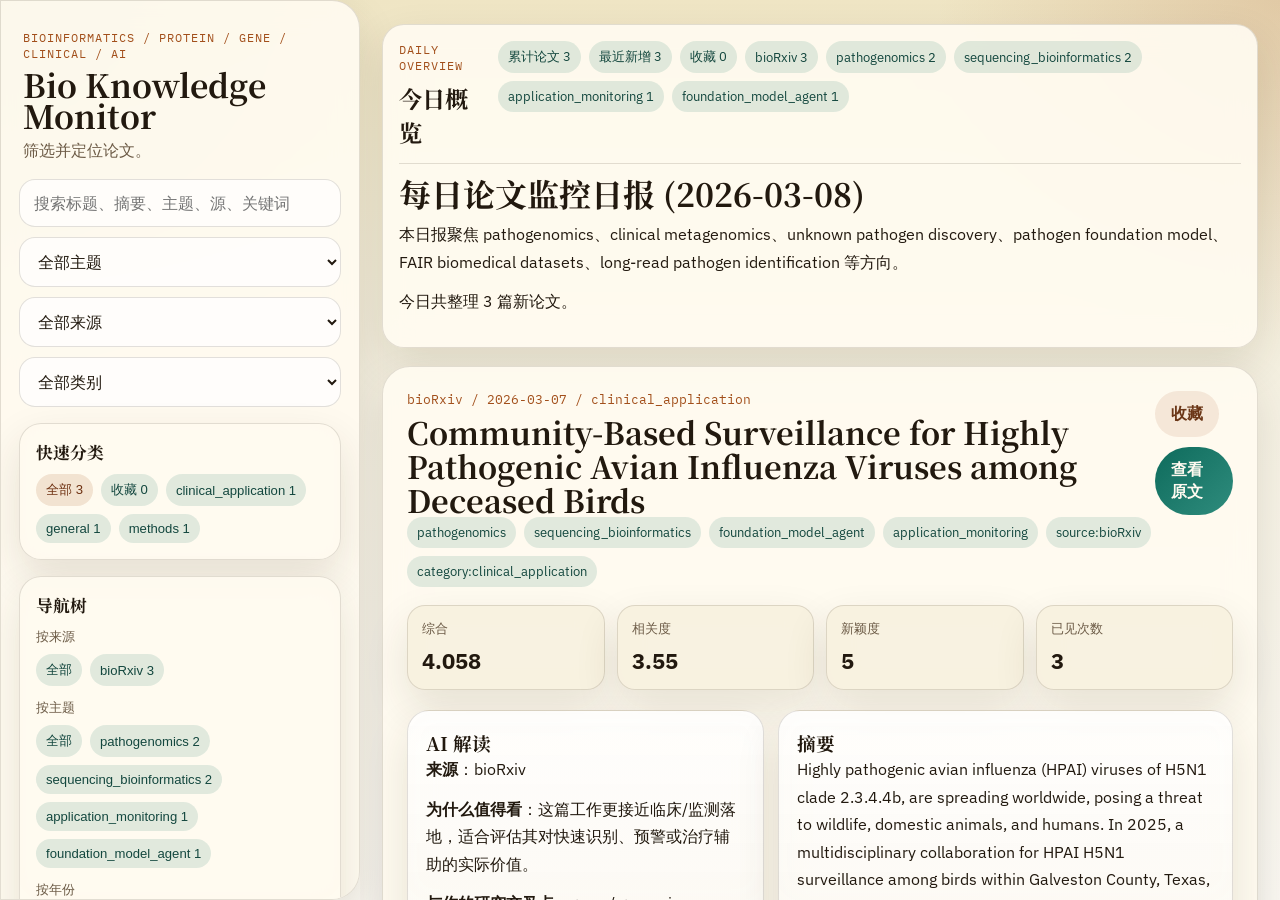
==== commit 360720e6: "Prioritize navigation in sidebar layout" ====
--- a/docs/index.html
+++ b/docs/index.html
@@ -7,7 +7,7 @@
     <link rel="preconnect" href="https://fonts.googleapis.com">
     <link rel="preconnect" href="https://fonts.gstatic.com" crossorigin>
     <link href="https://fonts.googleapis.com/css2?family=IBM+Plex+Sans:wght@400;500;600;700&family=IBM+Plex+Mono:wght@400;500&family=Noto+Serif+SC:wght@500;700&display=swap" rel="stylesheet">
-    <link rel="stylesheet" href="./styles.css">
+    <link rel="stylesheet" href="./styles/index.css">
   </head>
   <body>
     <div class="app-shell">
@@ -15,8 +15,7 @@
         <div class="sidebar-top">
           <p class="eyebrow">Bioinformatics / Protein / Gene / Clinical / AI</p>
           <h1>Bio Knowledge Monitor</h1>
-          <p class="sidebar-copy">左侧分主题和来源浏览，右侧查看详情、原文、收藏和 AI 解读。</p>
-          <div class="hero-stats" id="hero-stats"></div>
+          <p class="sidebar-copy">筛选并定位论文。</p>
         </div>
 
         <div class="sidebar-controls">
@@ -31,13 +30,6 @@
             <option value="">全部类别</option>
           </select>
         </div>
-
-        <section class="digest-card">
-          <div class="section-minihead">
-            <h2>今日摘要</h2>
-          </div>
-          <div id="digest-preview" class="markdown-body">加载中...</div>
-        </section>
 
         <section class="group-card">
           <div class="section-minihead">
@@ -74,6 +66,17 @@
       </aside>
 
       <main class="detail-pane">
+        <section class="overview-card">
+          <div class="overview-top">
+            <div>
+              <p class="eyebrow">Daily Overview</p>
+              <h2>今日概览</h2>
+            </div>
+            <div class="hero-stats" id="hero-stats"></div>
+          </div>
+          <div id="digest-preview" class="markdown-body overview-digest">加载中...</div>
+        </section>
+
         <section class="detail-card">
           <div class="detail-head">
             <div>
@@ -182,6 +185,6 @@
       </button>
     </template>
 
-    <script src="./app.js" type="module"></script>
+    <script src="./main.js" type="module"></script>
   </body>
   </html>
--- a/docs/styles/index.css
+++ b/docs/styles/index.css
@@ -0,0 +1,4 @@
+@import "./tokens.css";
+@import "./base.css";
+@import "./layout.css";
+@import "./components.css";
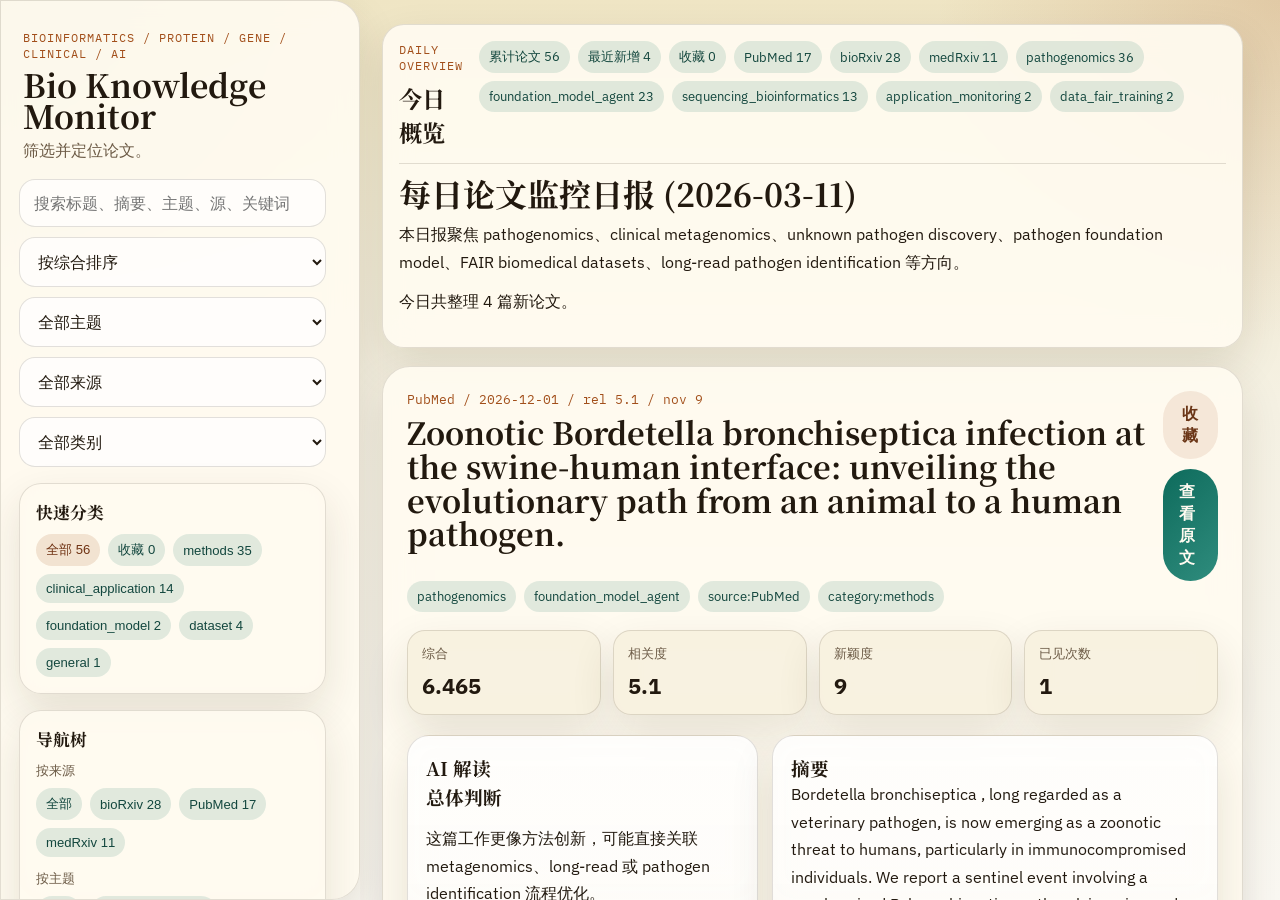
==== commit e5a9dafa: "Improve paper UX and fix preprint links" ====
--- a/docs/index.html
+++ b/docs/index.html
@@ -20,6 +20,13 @@
 
         <div class="sidebar-controls">
           <input id="search-input" type="search" placeholder="搜索标题、摘要、主题、源、关键词">
+          <select id="sort-filter">
+            <option value="importance">按综合排序</option>
+            <option value="date_desc">按日期最新</option>
+            <option value="relevance_desc">按相关度最高</option>
+            <option value="novelty_desc">按新颖度最高</option>
+            <option value="date_asc">按日期最早</option>
+          </select>
           <select id="topic-filter">
             <option value="">全部主题</option>
           </select>
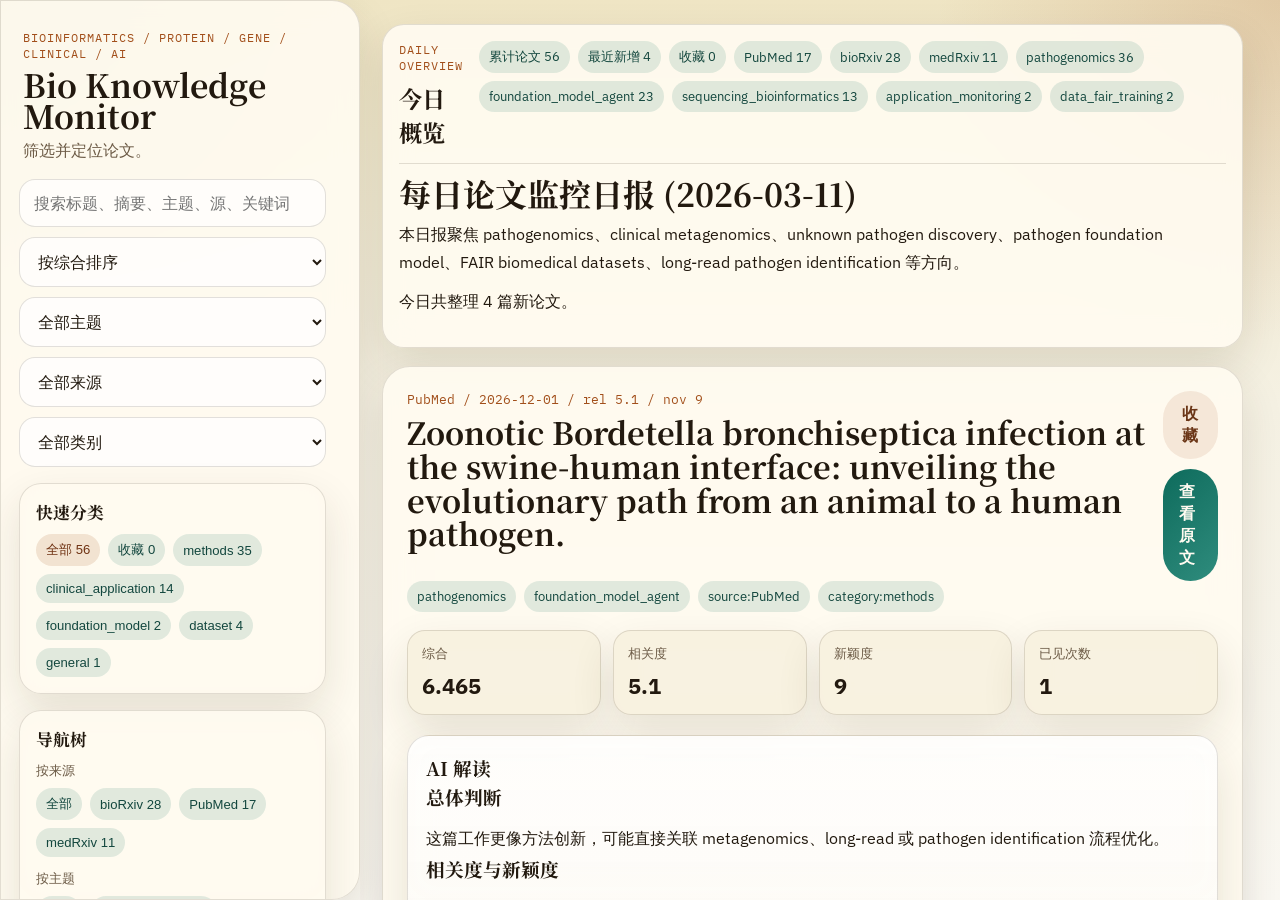
==== commit c1849719: "Add Chinese paper enrichment and richer detail view" ====
--- a/docs/index.html
+++ b/docs/index.html
@@ -118,12 +118,16 @@
           </div>
 
           <div class="info-blocks">
-            <section class="info-card">
+            <section class="info-card info-card-primary">
               <h3>AI 解读</h3>
               <div id="detail-why" class="markdown-body"></div>
             </section>
             <section class="info-card">
-              <h3>摘要</h3>
+              <h3>中文摘要</h3>
+              <div id="detail-abstract-zh" class="markdown-body"></div>
+            </section>
+            <section class="info-card">
+              <h3>原始摘要</h3>
               <div id="detail-abstract" class="markdown-body"></div>
             </section>
           </div>
